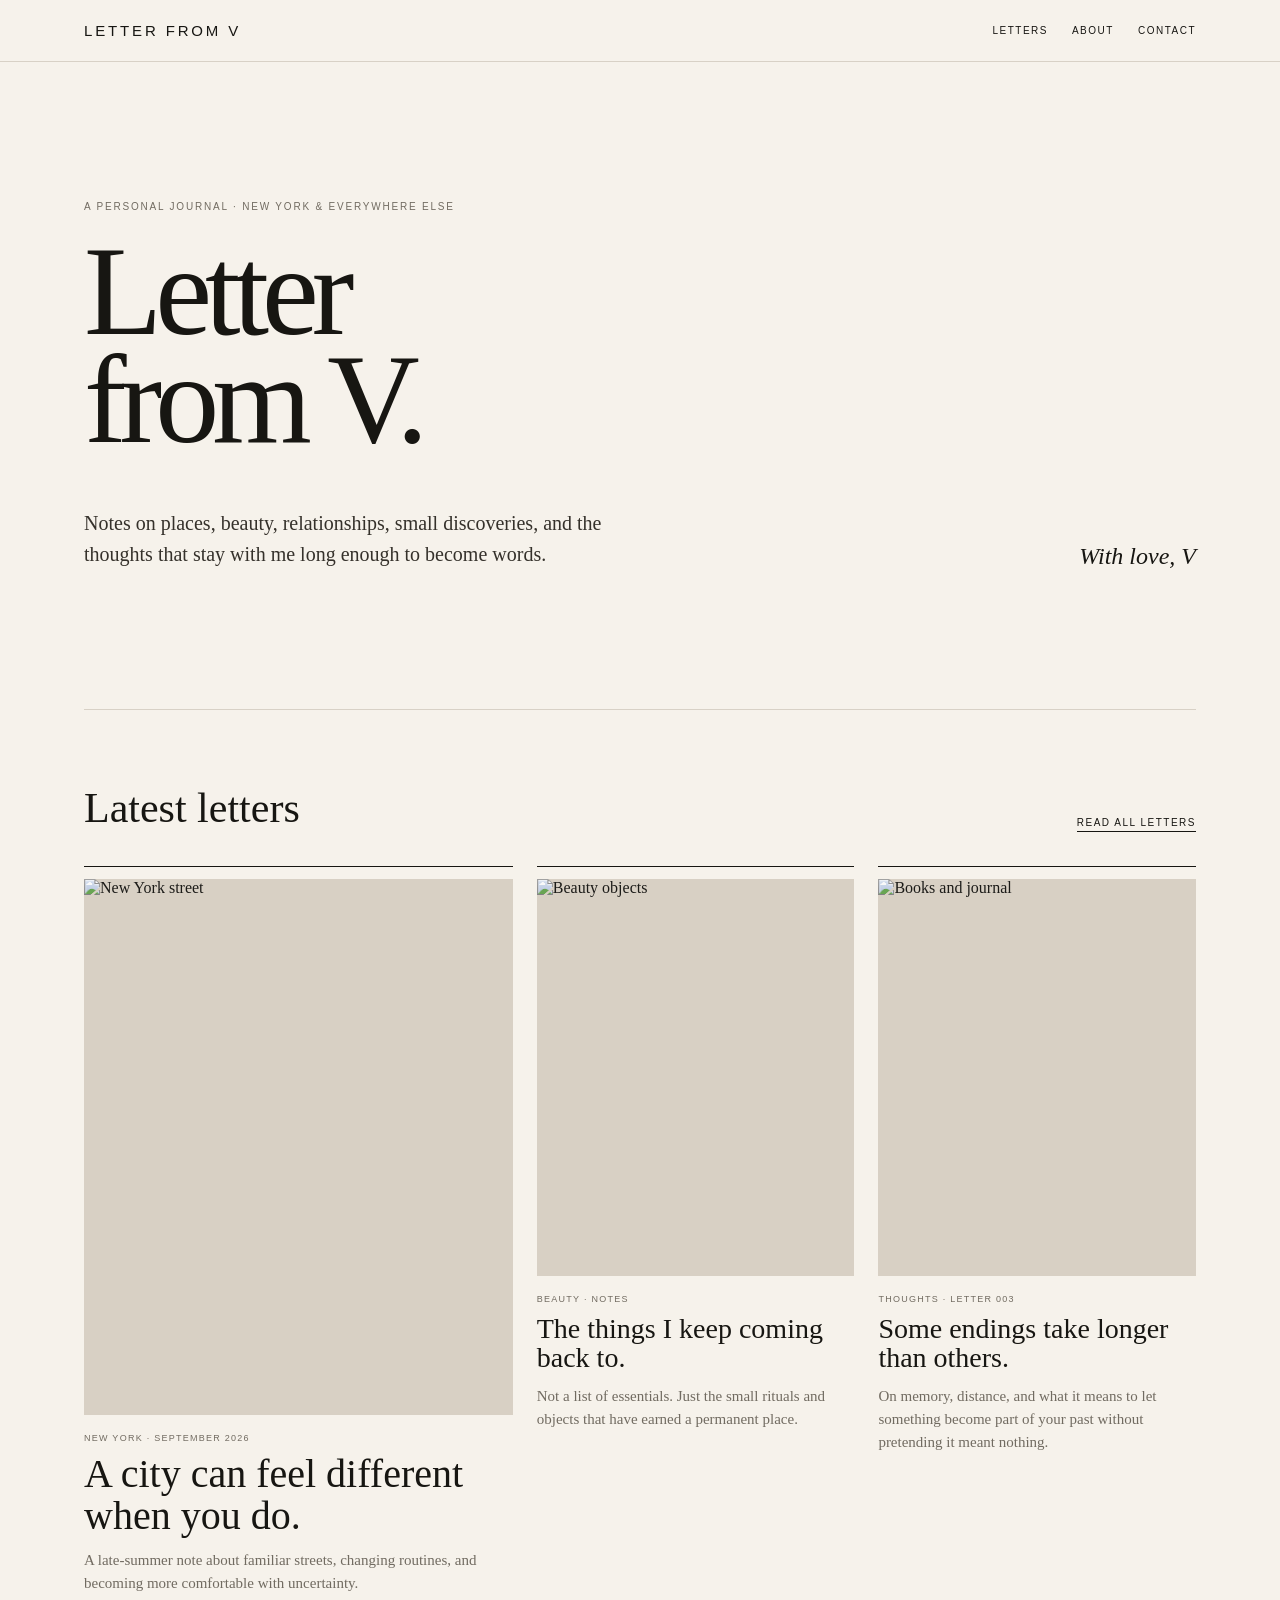
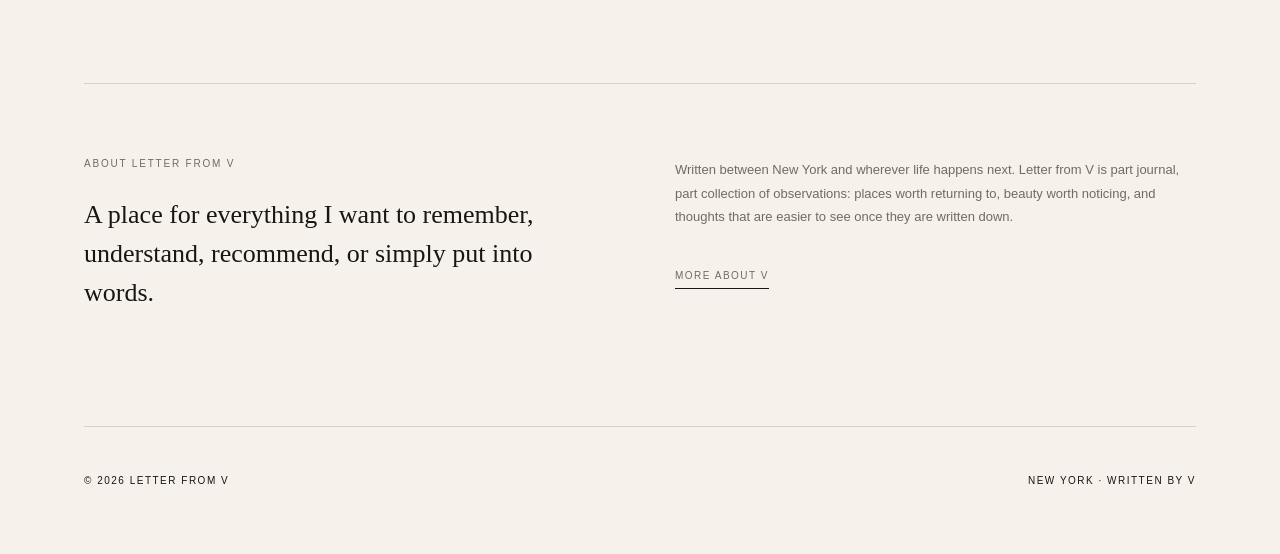
==== index.html @ 70c4c7c1 "Add files via upload" ====
<!doctype html>
<html lang="en">
<head>
<meta charset="utf-8"><meta name="viewport" content="width=device-width,initial-scale=1">
<title>Letter from V</title>
<meta name="description" content="A personal journal about places, beauty, thoughts, and the things worth remembering.">
<link rel="stylesheet" href="style.css">
</head>
<body>

<header>
  <div class="header-inner">
    <a class="brand" href="index.html">Letter from V</a>
    <nav>
      <a href="letters.html">Letters</a>
      <a href="about.html">About</a>
      <a href="mailto:hello@letterfromv.com">Contact</a>
    </nav>
  </div>
</header>

<main class="shell">
<section class="hero">
  <div class="kicker">A personal journal · New York & everywhere else</div>
  <h1>Letter<br>from V.</h1>
  <div class="hero-meta">
    <div class="hero-copy">Notes on places, beauty, relationships, small discoveries, and the thoughts that stay with me long enough to become words.</div>
    <div class="signature">With love, V</div>
  </div>
</section>

<section class="section">
  <div class="section-head">
    <h2>Latest letters</h2>
    <a class="mini more" href="letters.html">Read all letters</a>
  </div>
  <div class="grid">
    <article class="card featured">
      <a href="letter-new-york.html">
        <div class="photo"><img src="https://images.unsplash.com/photo-1522083165195-3424ed129620?auto=format&fit=crop&w=1400&q=82" alt="New York street"></div>
        <div class="category">New York · September 2026</div>
        <h3>A city can feel different when you do.</h3>
        <div class="dek">A late-summer note about familiar streets, changing routines, and becoming more comfortable with uncertainty.</div>
      </a>
    </article>
    <article class="card">
      <div class="photo"><img src="https://images.unsplash.com/photo-1522335789203-aabd1fc54bc9?auto=format&fit=crop&w=1200&q=82" alt="Beauty objects"></div>
      <div class="category">Beauty · Notes</div>
      <h3>The things I keep coming back to.</h3>
      <div class="dek">Not a list of essentials. Just the small rituals and objects that have earned a permanent place.</div>
    </article>
    <article class="card">
      <div class="photo"><img src="https://images.unsplash.com/photo-1516979187457-637abb4f9353?auto=format&fit=crop&w=1200&q=82" alt="Books and journal"></div>
      <div class="category">Thoughts · Letter 003</div>
      <h3>Some endings take longer than others.</h3>
      <div class="dek">On memory, distance, and what it means to let something become part of your past without pretending it meant nothing.</div>
    </article>
  </div>
</section>

<section class="section about-grid">
  <div>
    <div class="kicker">About Letter from V</div>
    <p>A place for everything I want to remember, understand, recommend, or simply put into words.</p>
  </div>
  <div class="copy">
    Written between New York and wherever life happens next. Letter from V is part journal, part collection of observations: places worth returning to, beauty worth noticing, and thoughts that are easier to see once they are written down.
    <br><br><a class="more mini" href="about.html">More about V</a>
  </div>
</section>
</main>

<footer>
  <div class="mini">© 2026 Letter from V</div>
  <div class="mini">New York · Written by V</div>
</footer>

</body></html>
---- style.css ----
:root{
  --bg:#f6f2eb;
  --paper:#fbfaf7;
  --ink:#171612;
  --muted:#716b61;
  --line:#d8d1c6;
  --accent:#a69580;
}
*{box-sizing:border-box}
html{scroll-behavior:smooth}
body{
  margin:0;
  background:var(--bg);
  color:var(--ink);
  font-family:Georgia,"Times New Roman",serif;
}
a{color:inherit;text-decoration:none}
img{max-width:100%;display:block}
.shell{max-width:1240px;margin:auto;padding:0 5vw}
header{
  position:sticky;top:0;z-index:20;
  background:rgba(246,242,235,.94);
  backdrop-filter:blur(12px);
  border-bottom:1px solid var(--line);
}
.header-inner{
  max-width:1240px;margin:auto;padding:22px 5vw;
  display:flex;justify-content:space-between;align-items:center;gap:24px
}
.brand{
  font-family:Arial,sans-serif;
  font-size:15px;letter-spacing:.19em;text-transform:uppercase
}
nav{display:flex;gap:24px;align-items:center;flex-wrap:wrap;justify-content:flex-end}
nav a,.mini{
  font-family:Arial,sans-serif;font-size:10px;letter-spacing:.15em;text-transform:uppercase
}
.hero{
  min-height:72vh;display:grid;align-content:center;
  padding:75px 0;border-bottom:1px solid var(--line)
}
.kicker{
  font-family:Arial,sans-serif;font-size:10px;letter-spacing:.18em;
  text-transform:uppercase;color:var(--muted);margin-bottom:26px
}
h1{
  font-weight:400;font-size:clamp(66px,10vw,145px);
  line-height:.84;letter-spacing:-.055em;margin:0;max-width:1100px
}
.hero-meta{
  display:flex;justify-content:space-between;gap:36px;align-items:flex-end;margin-top:54px
}
.hero-copy{max-width:560px;font-size:20px;line-height:1.55;color:#35312b}
.signature{font-size:24px;font-style:italic;white-space:nowrap}
.section{padding:74px 0 88px;border-bottom:1px solid var(--line)}
.section-head{display:flex;justify-content:space-between;align-items:flex-end;gap:20px;margin-bottom:34px}
h2{font-size:42px;font-weight:400;margin:0}
.grid{display:grid;grid-template-columns:1.35fr 1fr 1fr;gap:24px}
.card{border-top:1px solid var(--ink);padding-top:12px}
.photo{
  aspect-ratio:4/5;overflow:hidden;margin-bottom:18px;
  background:#d8d0c4;position:relative
}
.photo img{width:100%;height:100%;object-fit:cover;filter:saturate(.74) contrast(.95)}
.category{font-family:Arial,sans-serif;font-size:9px;letter-spacing:.14em;text-transform:uppercase;color:var(--muted)}
.card h3{font-size:28px;font-weight:400;line-height:1.05;margin:10px 0 12px}
.card.featured h3{font-size:40px}
.dek{font-size:15px;line-height:1.55;color:var(--muted)}
.more{display:inline-block;margin-top:15px;border-bottom:1px solid var(--ink);padding-bottom:3px}
.about-grid{display:grid;grid-template-columns:1fr 1fr;gap:70px}
.about-grid p:first-of-type{font-size:26px;line-height:1.5;margin-top:0}
.copy{font-family:Arial,sans-serif;font-size:13px;line-height:1.8;color:var(--muted)}
.page-title{padding:70px 0 36px;border-bottom:1px solid var(--line)}
.page-title h1{font-size:clamp(56px,8vw,110px)}
.letters-list{padding:20px 0 90px}
.letter-row{
  display:grid;grid-template-columns:140px 1fr 220px;gap:30px;
  padding:28px 0;border-bottom:1px solid var(--line);align-items:start
}
.letter-row h3{font-size:34px;font-weight:400;margin:0}
.letter-row p{margin:0;color:var(--muted);line-height:1.6}
.article{
  max-width:760px;margin:0 auto;padding:76px 0 100px
}
.article .meta{font-family:Arial,sans-serif;font-size:10px;letter-spacing:.13em;text-transform:uppercase;color:var(--muted)}
.article h1{font-size:clamp(50px,8vw,90px);line-height:.95;margin:18px 0 28px}
.article .lead{font-size:23px;line-height:1.5;color:#38332d}
.article p{font-size:19px;line-height:1.8}
.article hr{border:0;border-top:1px solid var(--line);margin:46px 0}
.article-sign{font-size:26px;font-style:italic}
footer{
  max-width:1240px;margin:auto;padding:48px 5vw 68px;
  display:flex;justify-content:space-between;gap:20px;flex-wrap:wrap
}
@media(max-width:850px){
  .grid{grid-template-columns:1fr}
  .hero-meta,.about-grid{display:block}
  .signature{margin-top:25px}
  .letter-row{grid-template-columns:1fr}
  .letter-row h3{font-size:30px}
  nav{gap:12px}
  .card.featured h3,.card h3{font-size:31px}
}
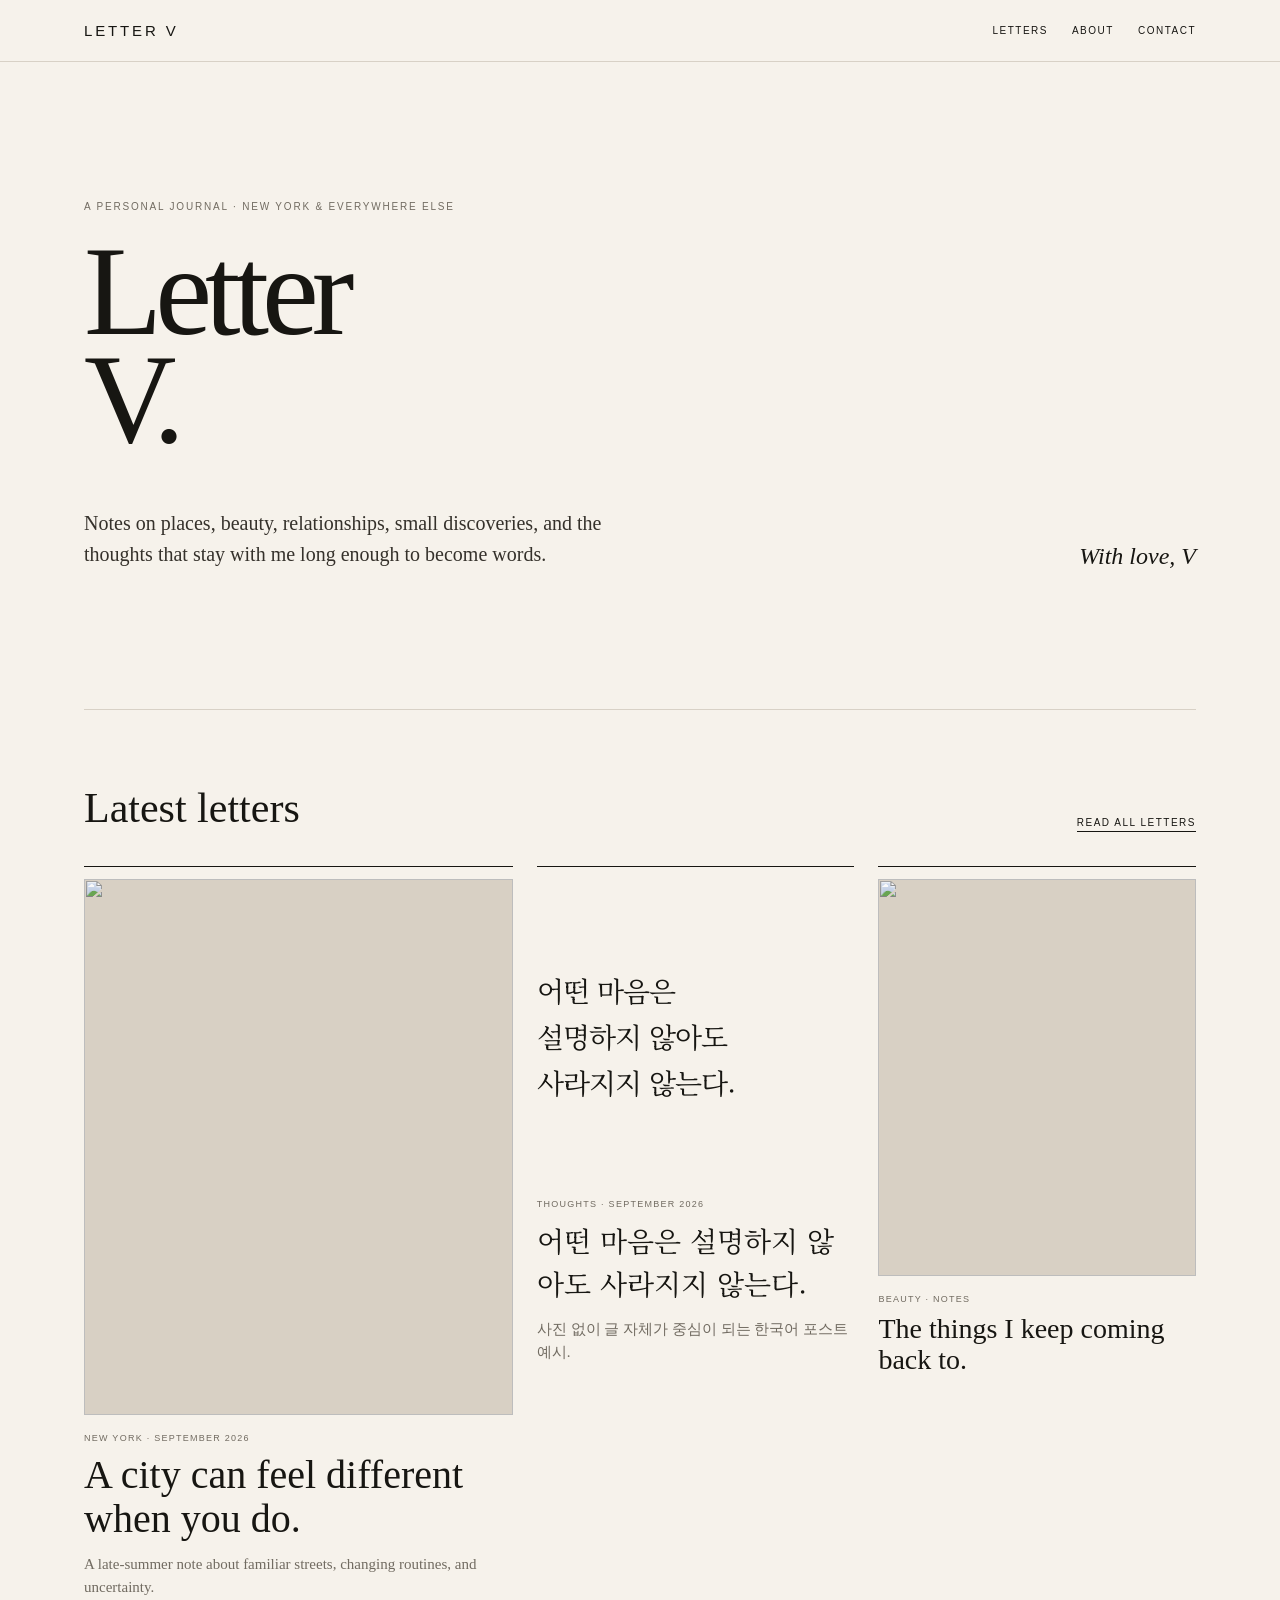
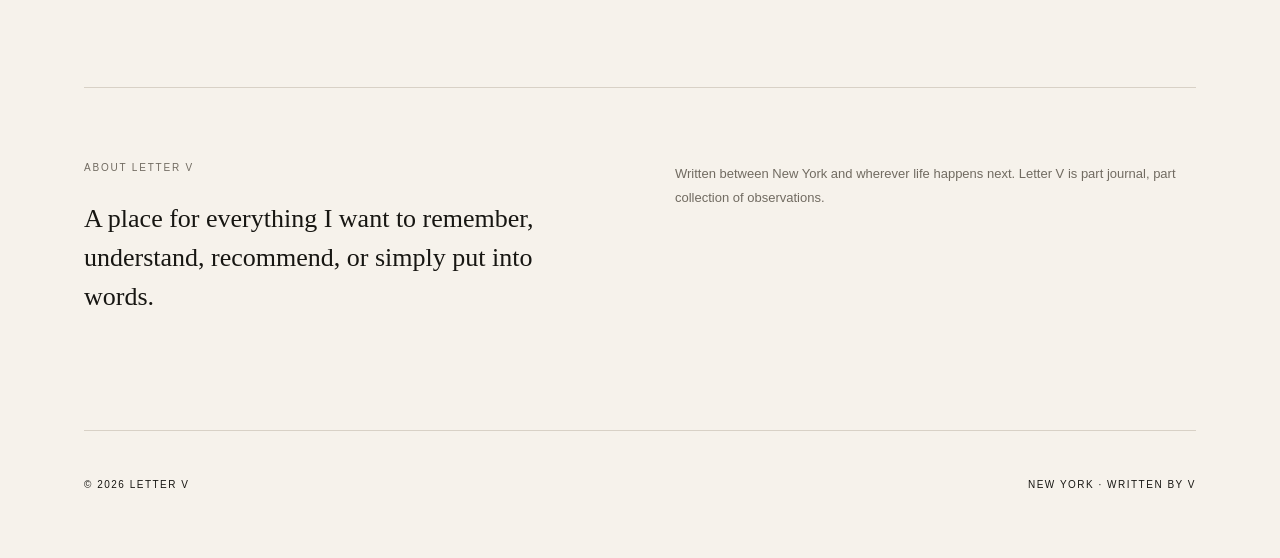
==== commit d39dfaa4: "Add files via upload" ====
--- a/index.html
+++ b/index.html
@@ -1,78 +1,9 @@
-<!doctype html>
-<html lang="en">
-<head>
-<meta charset="utf-8"><meta name="viewport" content="width=device-width,initial-scale=1">
-<title>Letter from V</title>
-<meta name="description" content="A personal journal about places, beauty, thoughts, and the things worth remembering.">
-<link rel="stylesheet" href="style.css">
-</head>
-<body>
-
-<header>
-  <div class="header-inner">
-    <a class="brand" href="index.html">Letter from V</a>
-    <nav>
-      <a href="letters.html">Letters</a>
-      <a href="about.html">About</a>
-      <a href="mailto:hello@letterfromv.com">Contact</a>
-    </nav>
-  </div>
-</header>
-
-<main class="shell">
-<section class="hero">
-  <div class="kicker">A personal journal · New York & everywhere else</div>
-  <h1>Letter<br>from V.</h1>
-  <div class="hero-meta">
-    <div class="hero-copy">Notes on places, beauty, relationships, small discoveries, and the thoughts that stay with me long enough to become words.</div>
-    <div class="signature">With love, V</div>
-  </div>
-</section>
-
-<section class="section">
-  <div class="section-head">
-    <h2>Latest letters</h2>
-    <a class="mini more" href="letters.html">Read all letters</a>
-  </div>
-  <div class="grid">
-    <article class="card featured">
-      <a href="letter-new-york.html">
-        <div class="photo"><img src="https://images.unsplash.com/photo-1522083165195-3424ed129620?auto=format&fit=crop&w=1400&q=82" alt="New York street"></div>
-        <div class="category">New York · September 2026</div>
-        <h3>A city can feel different when you do.</h3>
-        <div class="dek">A late-summer note about familiar streets, changing routines, and becoming more comfortable with uncertainty.</div>
-      </a>
-    </article>
-    <article class="card">
-      <div class="photo"><img src="https://images.unsplash.com/photo-1522335789203-aabd1fc54bc9?auto=format&fit=crop&w=1200&q=82" alt="Beauty objects"></div>
-      <div class="category">Beauty · Notes</div>
-      <h3>The things I keep coming back to.</h3>
-      <div class="dek">Not a list of essentials. Just the small rituals and objects that have earned a permanent place.</div>
-    </article>
-    <article class="card">
-      <div class="photo"><img src="https://images.unsplash.com/photo-1516979187457-637abb4f9353?auto=format&fit=crop&w=1200&q=82" alt="Books and journal"></div>
-      <div class="category">Thoughts · Letter 003</div>
-      <h3>Some endings take longer than others.</h3>
-      <div class="dek">On memory, distance, and what it means to let something become part of your past without pretending it meant nothing.</div>
-    </article>
-  </div>
-</section>
-
-<section class="section about-grid">
-  <div>
-    <div class="kicker">About Letter from V</div>
-    <p>A place for everything I want to remember, understand, recommend, or simply put into words.</p>
-  </div>
-  <div class="copy">
-    Written between New York and wherever life happens next. Letter from V is part journal, part collection of observations: places worth returning to, beauty worth noticing, and thoughts that are easier to see once they are written down.
-    <br><br><a class="more mini" href="about.html">More about V</a>
-  </div>
-</section>
-</main>
-
-<footer>
-  <div class="mini">© 2026 Letter from V</div>
-  <div class="mini">New York · Written by V</div>
-</footer>
-
-</body></html>+<!doctype html><html lang="en"><head><meta charset="utf-8"><meta name="viewport" content="width=device-width,initial-scale=1"><title>Letter V</title><link rel="stylesheet" href="style.css"></head><body><header><div class="header-inner"><a class="brand" href="index.html">Letter V</a><nav><a href="letters.html">Letters</a><a href="about.html">About</a><a href="mailto:hello@letterfromv.com">Contact</a></nav></div></header><main class="shell">
+<section class="hero"><div class="kicker">A personal journal · New York & everywhere else</div><h1>Letter<br>V.</h1><div class="hero-meta"><div class="hero-copy">Notes on places, beauty, relationships, small discoveries, and the thoughts that stay with me long enough to become words.</div><div class="signature">With love, V</div></div></section>
+<section class="section"><div class="section-head"><h2>Latest letters</h2><a class="mini more" href="letters.html">Read all letters</a></div><div class="grid">
+<article class="card featured"><a href="letter-new-york.html"><div class="photo"><img src="https://images.unsplash.com/photo-1522083165195-3424ed129620?auto=format&fit=crop&w=1400&q=82"></div><div class="category">New York · September 2026</div><h3>A city can feel different when you do.</h3><div class="dek">A late-summer note about familiar streets, changing routines, and uncertainty.</div></a></article>
+<article class="card"><a href="letter-korean-no-photo.html"><div class="text-space"><blockquote lang="ko">어떤 마음은<br>설명하지 않아도<br>사라지지 않는다.</blockquote></div><div class="category">Thoughts · September 2026</div><h3 class="ko-title" lang="ko">어떤 마음은 설명하지 않아도 사라지지 않는다.</h3><div class="dek" lang="ko">사진 없이 글 자체가 중심이 되는 한국어 포스트 예시.</div></a></article>
+<article class="card"><div class="photo"><img src="https://images.unsplash.com/photo-1522335789203-aabd1fc54bc9?auto=format&fit=crop&w=1200&q=82"></div><div class="category">Beauty · Notes</div><h3>The things I keep coming back to.</h3></article>
+</div></section>
+<section class="section about-grid"><div><div class="kicker">About Letter V</div><p>A place for everything I want to remember, understand, recommend, or simply put into words.</p></div><div class="copy">Written between New York and wherever life happens next. Letter V is part journal, part collection of observations.</div></section>
+</main><footer><div class="mini">© 2026 Letter V</div><div class="mini">New York · Written by V</div></footer></body></html>
--- a/style.css
+++ b/style.css
@@ -1,104 +1,38 @@
 
-:root{
-  --bg:#f6f2eb;
-  --paper:#fbfaf7;
-  --ink:#171612;
-  --muted:#716b61;
-  --line:#d8d1c6;
-  --accent:#a69580;
-}
-*{box-sizing:border-box}
-html{scroll-behavior:smooth}
-body{
-  margin:0;
-  background:var(--bg);
-  color:var(--ink);
-  font-family:Georgia,"Times New Roman",serif;
-}
-a{color:inherit;text-decoration:none}
-img{max-width:100%;display:block}
-.shell{max-width:1240px;margin:auto;padding:0 5vw}
-header{
-  position:sticky;top:0;z-index:20;
-  background:rgba(246,242,235,.94);
-  backdrop-filter:blur(12px);
-  border-bottom:1px solid var(--line);
-}
-.header-inner{
-  max-width:1240px;margin:auto;padding:22px 5vw;
-  display:flex;justify-content:space-between;align-items:center;gap:24px
-}
-.brand{
-  font-family:Arial,sans-serif;
-  font-size:15px;letter-spacing:.19em;text-transform:uppercase
-}
-nav{display:flex;gap:24px;align-items:center;flex-wrap:wrap;justify-content:flex-end}
-nav a,.mini{
-  font-family:Arial,sans-serif;font-size:10px;letter-spacing:.15em;text-transform:uppercase
-}
-.hero{
-  min-height:72vh;display:grid;align-content:center;
-  padding:75px 0;border-bottom:1px solid var(--line)
-}
-.kicker{
-  font-family:Arial,sans-serif;font-size:10px;letter-spacing:.18em;
-  text-transform:uppercase;color:var(--muted);margin-bottom:26px
-}
-h1{
-  font-weight:400;font-size:clamp(66px,10vw,145px);
-  line-height:.84;letter-spacing:-.055em;margin:0;max-width:1100px
-}
-.hero-meta{
-  display:flex;justify-content:space-between;gap:36px;align-items:flex-end;margin-top:54px
-}
-.hero-copy{max-width:560px;font-size:20px;line-height:1.55;color:#35312b}
-.signature{font-size:24px;font-style:italic;white-space:nowrap}
-.section{padding:74px 0 88px;border-bottom:1px solid var(--line)}
-.section-head{display:flex;justify-content:space-between;align-items:flex-end;gap:20px;margin-bottom:34px}
-h2{font-size:42px;font-weight:400;margin:0}
-.grid{display:grid;grid-template-columns:1.35fr 1fr 1fr;gap:24px}
-.card{border-top:1px solid var(--ink);padding-top:12px}
-.photo{
-  aspect-ratio:4/5;overflow:hidden;margin-bottom:18px;
-  background:#d8d0c4;position:relative
-}
-.photo img{width:100%;height:100%;object-fit:cover;filter:saturate(.74) contrast(.95)}
-.category{font-family:Arial,sans-serif;font-size:9px;letter-spacing:.14em;text-transform:uppercase;color:var(--muted)}
-.card h3{font-size:28px;font-weight:400;line-height:1.05;margin:10px 0 12px}
-.card.featured h3{font-size:40px}
-.dek{font-size:15px;line-height:1.55;color:var(--muted)}
-.more{display:inline-block;margin-top:15px;border-bottom:1px solid var(--ink);padding-bottom:3px}
-.about-grid{display:grid;grid-template-columns:1fr 1fr;gap:70px}
-.about-grid p:first-of-type{font-size:26px;line-height:1.5;margin-top:0}
-.copy{font-family:Arial,sans-serif;font-size:13px;line-height:1.8;color:var(--muted)}
-.page-title{padding:70px 0 36px;border-bottom:1px solid var(--line)}
-.page-title h1{font-size:clamp(56px,8vw,110px)}
-.letters-list{padding:20px 0 90px}
-.letter-row{
-  display:grid;grid-template-columns:140px 1fr 220px;gap:30px;
-  padding:28px 0;border-bottom:1px solid var(--line);align-items:start
-}
-.letter-row h3{font-size:34px;font-weight:400;margin:0}
-.letter-row p{margin:0;color:var(--muted);line-height:1.6}
-.article{
-  max-width:760px;margin:0 auto;padding:76px 0 100px
-}
-.article .meta{font-family:Arial,sans-serif;font-size:10px;letter-spacing:.13em;text-transform:uppercase;color:var(--muted)}
-.article h1{font-size:clamp(50px,8vw,90px);line-height:.95;margin:18px 0 28px}
-.article .lead{font-size:23px;line-height:1.5;color:#38332d}
-.article p{font-size:19px;line-height:1.8}
-.article hr{border:0;border-top:1px solid var(--line);margin:46px 0}
-.article-sign{font-size:26px;font-style:italic}
-footer{
-  max-width:1240px;margin:auto;padding:48px 5vw 68px;
-  display:flex;justify-content:space-between;gap:20px;flex-wrap:wrap
-}
-@media(max-width:850px){
-  .grid{grid-template-columns:1fr}
-  .hero-meta,.about-grid{display:block}
-  .signature{margin-top:25px}
-  .letter-row{grid-template-columns:1fr}
-  .letter-row h3{font-size:30px}
-  nav{gap:12px}
-  .card.featured h3,.card h3{font-size:31px}
-}
+@import url('https://fonts.googleapis.com/css2?family=Noto+Serif+KR:wght@400;500;600&display=swap');
+:root{--bg:#f6f2eb;--ink:#171612;--muted:#716b61;--line:#d8d1c6}
+*{box-sizing:border-box} body{margin:0;background:var(--bg);color:var(--ink);font-family:Georgia,"Times New Roman",serif}
+a{color:inherit;text-decoration:none}.shell{max-width:1240px;margin:auto;padding:0 5vw}
+header{position:sticky;top:0;z-index:20;background:rgba(246,242,235,.94);backdrop-filter:blur(12px);border-bottom:1px solid var(--line)}
+.header-inner{max-width:1240px;margin:auto;padding:22px 5vw;display:flex;justify-content:space-between;align-items:center;gap:24px}
+.brand,nav a,.mini,.category,.meta,.letter-date,.kicker{font-family:Arial,sans-serif;text-transform:uppercase}
+.brand{font-size:15px;letter-spacing:.19em}nav{display:flex;gap:24px}nav a,.mini{font-size:10px;letter-spacing:.15em}
+.hero{min-height:72vh;display:grid;align-content:center;padding:75px 0;border-bottom:1px solid var(--line)}
+.kicker{font-size:10px;letter-spacing:.18em;color:var(--muted);margin-bottom:26px}
+.hero h1{font-weight:400;font-size:clamp(66px,10vw,145px);line-height:.84;letter-spacing:-.055em;margin:0}
+.hero-meta{display:flex;justify-content:space-between;gap:36px;align-items:flex-end;margin-top:54px}
+.hero-copy{max-width:560px;font-size:20px;line-height:1.55;color:#35312b}.signature{font-size:24px;font-style:italic}
+.section{padding:74px 0 88px;border-bottom:1px solid var(--line)}.section-head{display:flex;justify-content:space-between;align-items:end;margin-bottom:34px}
+h2{font-size:42px;font-weight:400;margin:0}.grid{display:grid;grid-template-columns:1.35fr 1fr 1fr;gap:24px}
+.card{border-top:1px solid var(--ink);padding-top:12px}.photo{aspect-ratio:4/5;overflow:hidden;margin-bottom:18px;background:#d8d0c4}
+.photo img{width:100%;height:100%;object-fit:cover;filter:saturate(.74) contrast(.95)}.category{font-size:9px;letter-spacing:.14em;color:var(--muted)}
+.card h3{font-size:28px;font-weight:400;line-height:1.1;margin:10px 0 12px}.card.featured h3{font-size:40px}
+.dek{font-size:15px;line-height:1.55;color:var(--muted)}.more{display:inline-block;border-bottom:1px solid var(--ink);padding-bottom:3px}
+.text-space{min-height:320px;display:flex;align-items:center;padding:28px 8px 34px 0}
+.text-space blockquote{margin:0;font-family:"Noto Serif KR",serif;font-size:28px;line-height:1.65;letter-spacing:-.035em}
+.ko-title{font-family:"Noto Serif KR",serif!important;line-height:1.55!important}
+.about-grid{display:grid;grid-template-columns:1fr 1fr;gap:70px}.about-grid p{font-size:26px;line-height:1.5}.copy{font-family:Arial,sans-serif;font-size:13px;line-height:1.8;color:var(--muted)}
+.page-title{padding:70px 0 36px;border-bottom:1px solid var(--line)}.page-title h1{font-size:clamp(56px,8vw,110px);font-weight:400;margin:0}
+.letters-list{padding:10px 0 90px}.letter-row{display:grid;grid-template-columns:150px 1fr;gap:28px;padding:20px 0;border-bottom:1px solid var(--line);align-items:baseline}
+.letter-date{font-size:9px;letter-spacing:.14em;color:var(--muted)}.letter-row h3{font-size:18px;line-height:1.5;font-weight:400;margin:0}
+.letter-row h3.ko{font-family:"Noto Serif KR",serif;letter-spacing:-.025em}
+.article{max-width:760px;margin:0 auto;padding:76px 0 100px}.meta{font-size:10px;letter-spacing:.13em;color:var(--muted)}
+/* Individual post title: intentionally ~half the old size */
+.article h1{font-size:clamp(32px,4vw,45px);line-height:1.15;font-weight:400;margin:18px 0 28px;letter-spacing:-.025em}
+.article .lead{font-size:21px;line-height:1.65;color:#38332d}.article p{font-size:19px;line-height:1.8}
+.ko-article{font-family:"Noto Serif KR",serif}.ko-article h1{font-family:"Noto Serif KR",serif;font-size:clamp(30px,3.6vw,42px);line-height:1.5;letter-spacing:-.04em}
+.ko-article .lead{font-size:20px;line-height:1.9}.ko-article p{font-size:18px;line-height:2;letter-spacing:-.02em}
+.article hr{border:0;border-top:1px solid var(--line);margin:46px 0}.article-sign{font-size:26px;font-style:italic}
+footer{max-width:1240px;margin:auto;padding:48px 5vw 68px;display:flex;justify-content:space-between;gap:20px}
+@media(max-width:850px){.grid,.about-grid{grid-template-columns:1fr}.hero-meta{display:block}.signature{margin-top:25px}.text-space{min-height:220px}}
+@media(max-width:560px){.letter-row{grid-template-columns:1fr;gap:7px;padding:18px 0}.article h1,.ko-article h1{font-size:30px}}
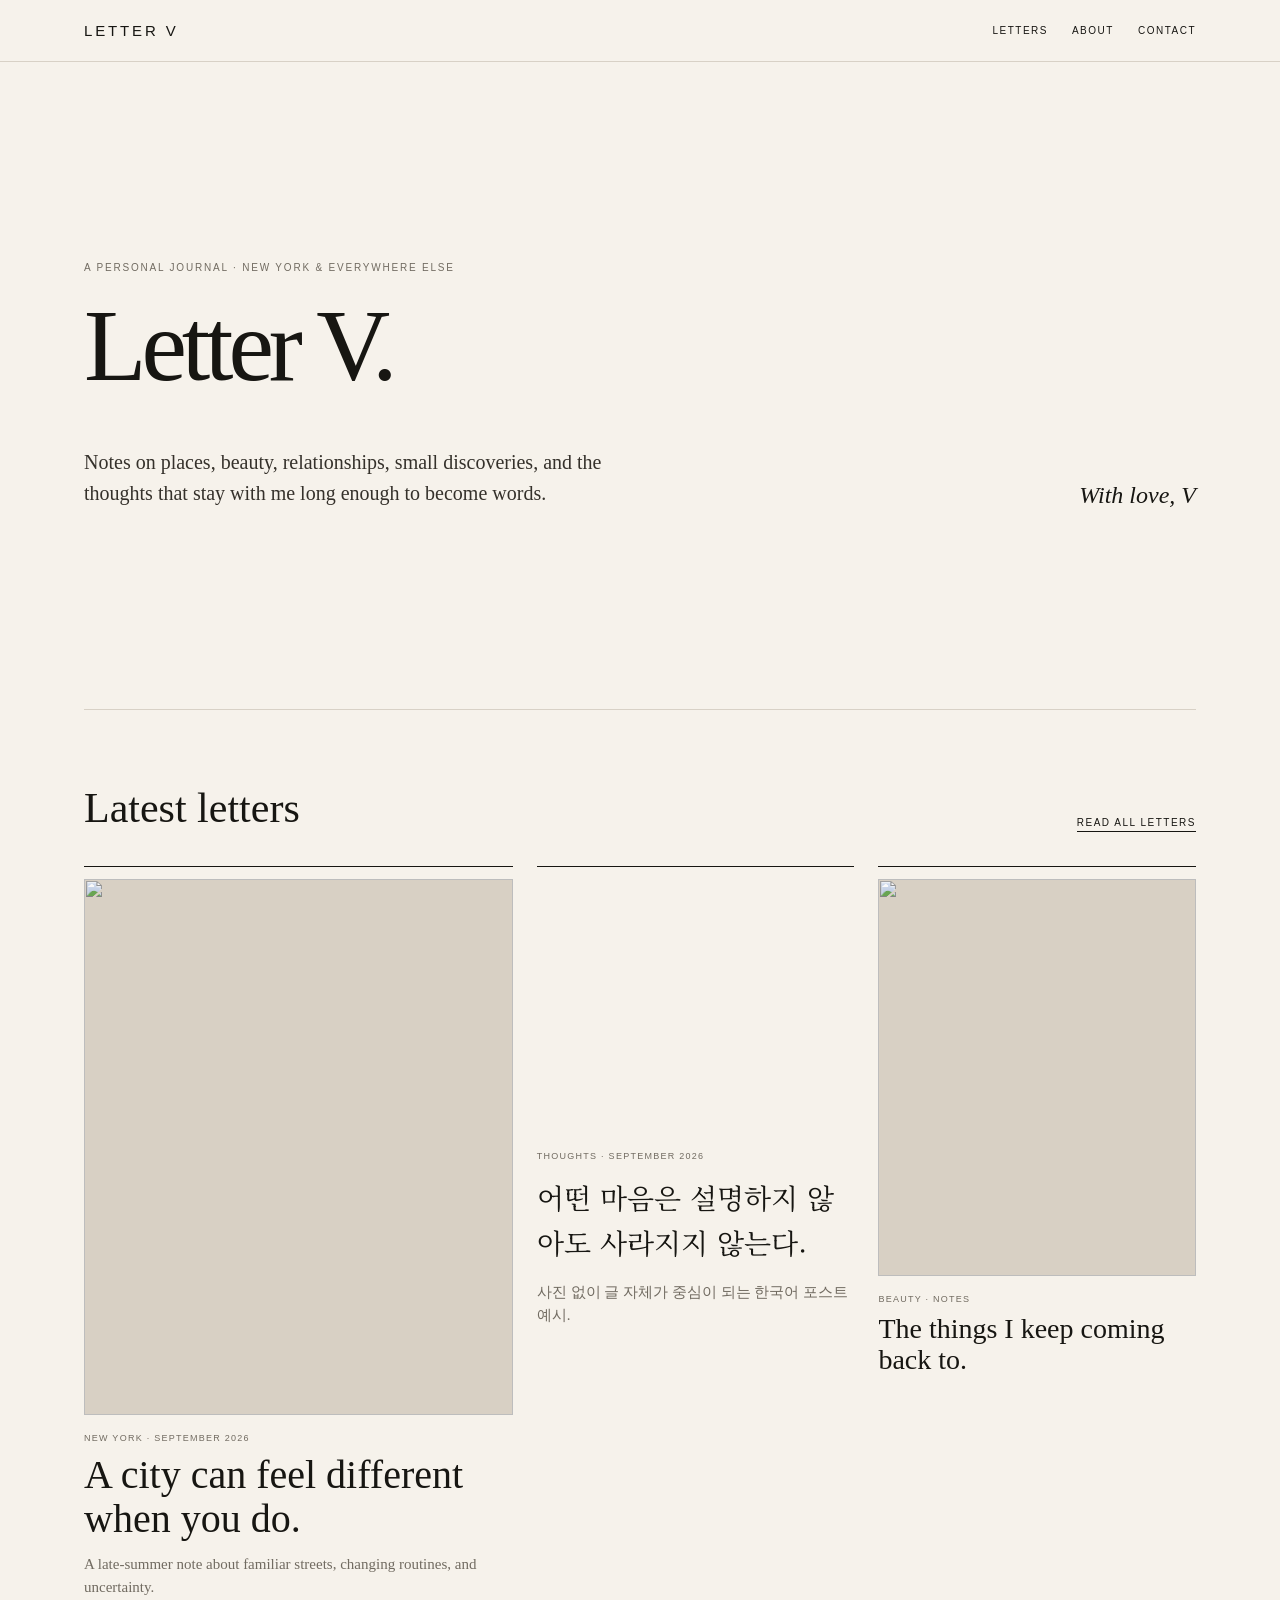
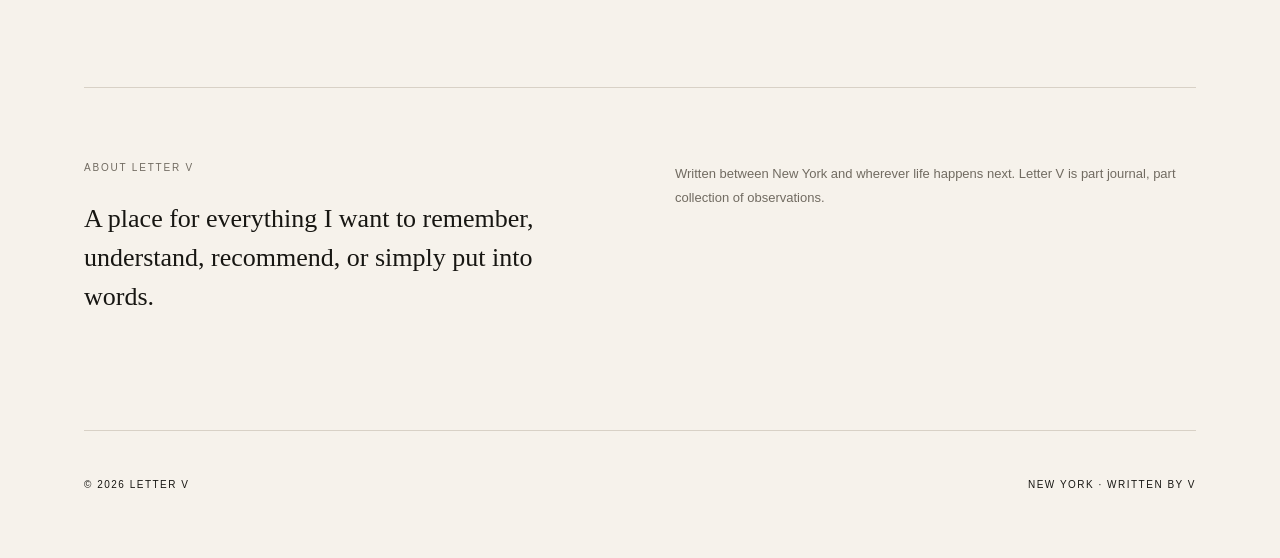
==== commit 10c1d37a: "Add files via upload" ====
--- a/index.html
+++ b/index.html
@@ -1,8 +1,8 @@
 <!doctype html><html lang="en"><head><meta charset="utf-8"><meta name="viewport" content="width=device-width,initial-scale=1"><title>Letter V</title><link rel="stylesheet" href="style.css"></head><body><header><div class="header-inner"><a class="brand" href="index.html">Letter V</a><nav><a href="letters.html">Letters</a><a href="about.html">About</a><a href="mailto:hello@letterfromv.com">Contact</a></nav></div></header><main class="shell">
-<section class="hero"><div class="kicker">A personal journal · New York & everywhere else</div><h1>Letter<br>V.</h1><div class="hero-meta"><div class="hero-copy">Notes on places, beauty, relationships, small discoveries, and the thoughts that stay with me long enough to become words.</div><div class="signature">With love, V</div></div></section>
+<section class="hero"><div class="kicker">A personal journal · New York & everywhere else</div><h1>Letter V.</h1><div class="hero-meta"><div class="hero-copy">Notes on places, beauty, relationships, small discoveries, and the thoughts that stay with me long enough to become words.</div><div class="signature">With love, V</div></div></section>
 <section class="section"><div class="section-head"><h2>Latest letters</h2><a class="mini more" href="letters.html">Read all letters</a></div><div class="grid">
 <article class="card featured"><a href="letter-new-york.html"><div class="photo"><img src="https://images.unsplash.com/photo-1522083165195-3424ed129620?auto=format&fit=crop&w=1400&q=82"></div><div class="category">New York · September 2026</div><h3>A city can feel different when you do.</h3><div class="dek">A late-summer note about familiar streets, changing routines, and uncertainty.</div></a></article>
-<article class="card"><a href="letter-korean-no-photo.html"><div class="text-space"><blockquote lang="ko">어떤 마음은<br>설명하지 않아도<br>사라지지 않는다.</blockquote></div><div class="category">Thoughts · September 2026</div><h3 class="ko-title" lang="ko">어떤 마음은 설명하지 않아도 사라지지 않는다.</h3><div class="dek" lang="ko">사진 없이 글 자체가 중심이 되는 한국어 포스트 예시.</div></a></article>
+<article class="card text-only-card"><a href="letter-korean-no-photo.html"><div class="category">Thoughts · September 2026</div><h3 class="ko-title" lang="ko">어떤 마음은 설명하지 않아도 사라지지 않는다.</h3><div class="dek" lang="ko">사진 없이 글 자체가 중심이 되는 한국어 포스트 예시.</div></a></article>
 <article class="card"><div class="photo"><img src="https://images.unsplash.com/photo-1522335789203-aabd1fc54bc9?auto=format&fit=crop&w=1200&q=82"></div><div class="category">Beauty · Notes</div><h3>The things I keep coming back to.</h3></article>
 </div></section>
 <section class="section about-grid"><div><div class="kicker">About Letter V</div><p>A place for everything I want to remember, understand, recommend, or simply put into words.</p></div><div class="copy">Written between New York and wherever life happens next. Letter V is part journal, part collection of observations.</div></section>
--- a/style.css
+++ b/style.css
@@ -36,3 +36,37 @@
 footer{max-width:1240px;margin:auto;padding:48px 5vw 68px;display:flex;justify-content:space-between;gap:20px}
 @media(max-width:850px){.grid,.about-grid{grid-template-columns:1fr}.hero-meta{display:block}.signature{margin-top:25px}.text-space{min-height:220px}}
 @media(max-width:560px){.letter-row{grid-template-columns:1fr;gap:7px;padding:18px 0}.article h1,.ko-article h1{font-size:30px}}
+
+
+/* Homepage adjustments */
+.hero h1{
+  font-size:clamp(52px,8vw,112px);
+  line-height:.92;
+  letter-spacing:-.05em;
+  white-space:nowrap;
+}
+.text-only-card{
+  min-height:100%;
+}
+.text-only-card a{
+  min-height:100%;
+  display:flex;
+  flex-direction:column;
+  justify-content:center;
+  padding:70px 0;
+}
+.text-only-card .ko-title{
+  margin-top:14px;
+  margin-bottom:16px;
+  font-size:28px;
+  line-height:1.6!important;
+}
+@media(max-width:560px){
+  .hero h1{
+    font-size:clamp(46px,15vw,72px);
+    white-space:nowrap;
+  }
+  .text-only-card a{
+    padding:46px 0;
+  }
+}
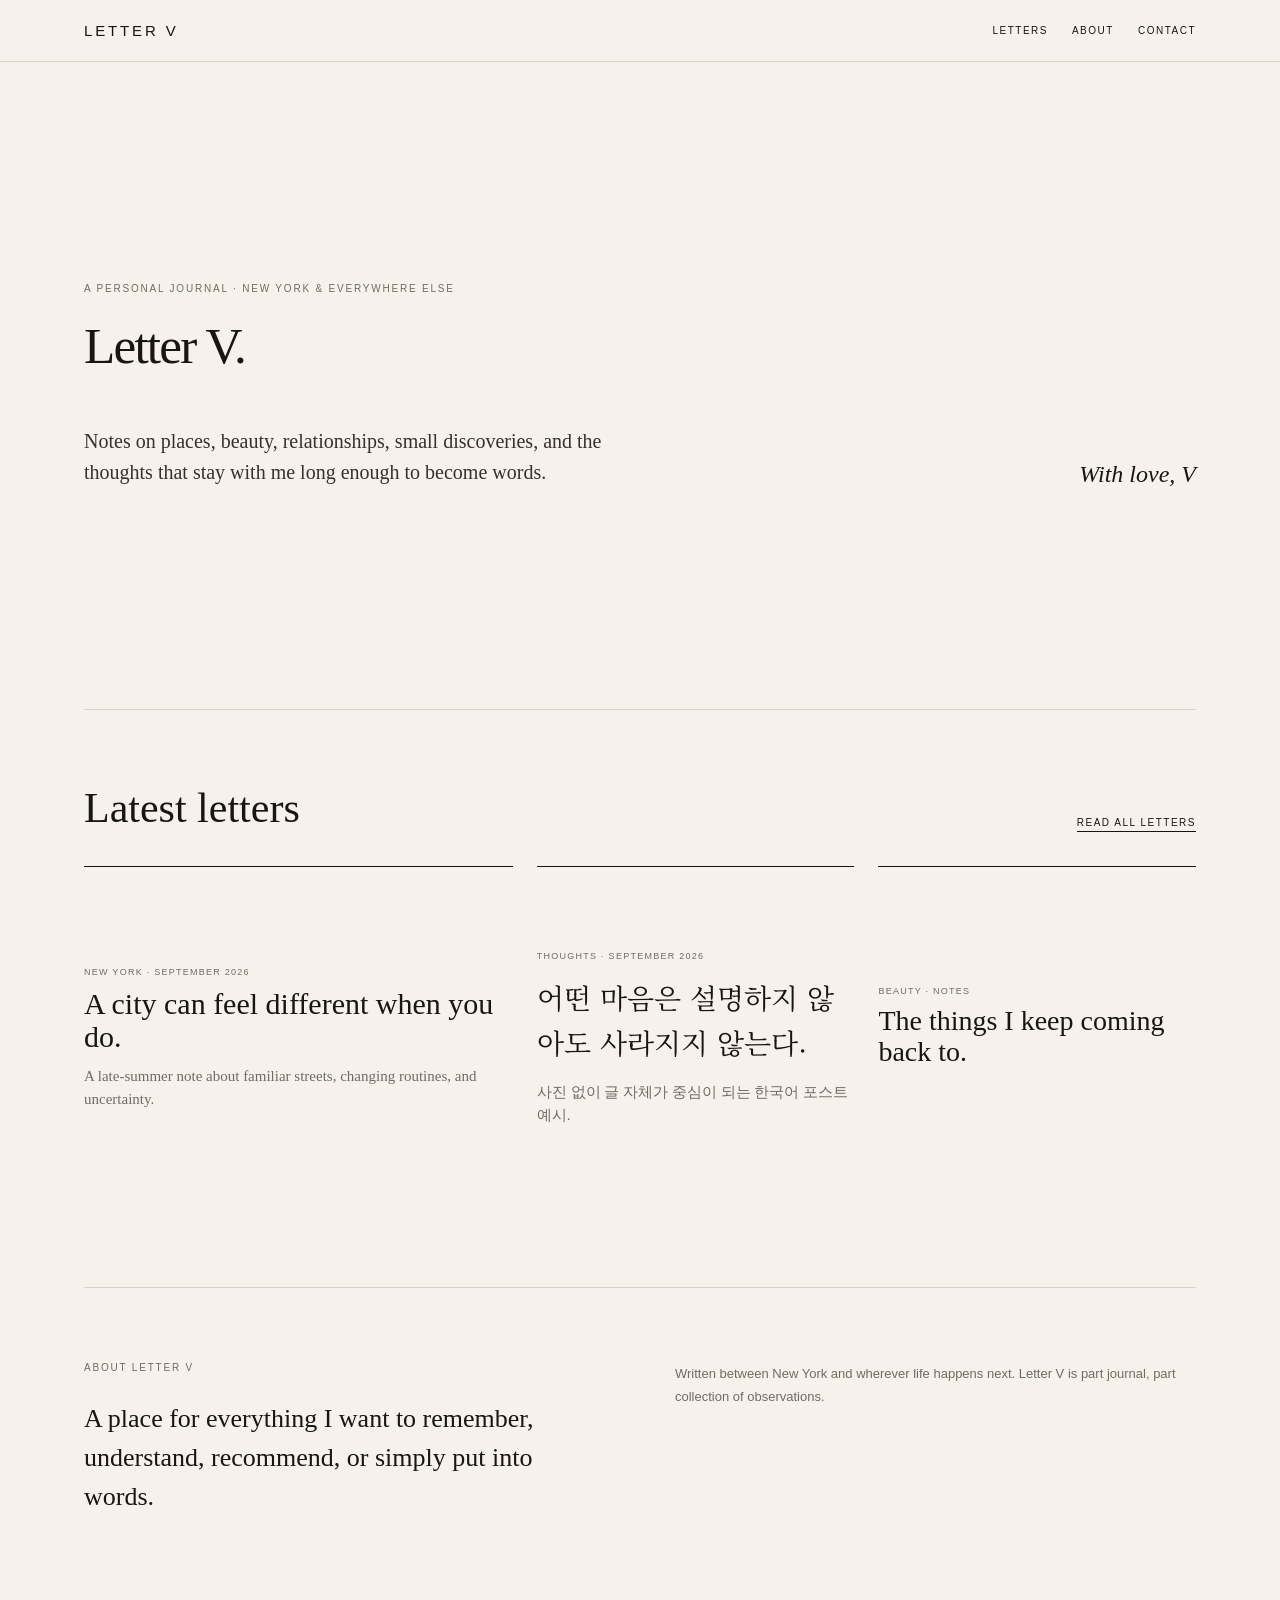
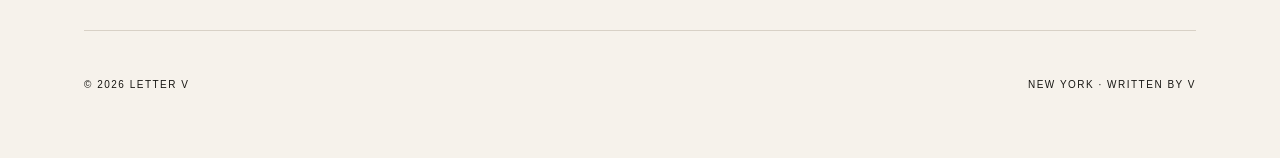
==== commit 1f42aeae: "Add files via upload" ====
--- a/index.html
+++ b/index.html
@@ -1,9 +1,9 @@
 <!doctype html><html lang="en"><head><meta charset="utf-8"><meta name="viewport" content="width=device-width,initial-scale=1"><title>Letter V</title><link rel="stylesheet" href="style.css"></head><body><header><div class="header-inner"><a class="brand" href="index.html">Letter V</a><nav><a href="letters.html">Letters</a><a href="about.html">About</a><a href="mailto:hello@letterfromv.com">Contact</a></nav></div></header><main class="shell">
 <section class="hero"><div class="kicker">A personal journal · New York & everywhere else</div><h1>Letter V.</h1><div class="hero-meta"><div class="hero-copy">Notes on places, beauty, relationships, small discoveries, and the thoughts that stay with me long enough to become words.</div><div class="signature">With love, V</div></div></section>
 <section class="section"><div class="section-head"><h2>Latest letters</h2><a class="mini more" href="letters.html">Read all letters</a></div><div class="grid">
-<article class="card featured"><a href="letter-new-york.html"><div class="photo"><img src="https://images.unsplash.com/photo-1522083165195-3424ed129620?auto=format&fit=crop&w=1400&q=82"></div><div class="category">New York · September 2026</div><h3>A city can feel different when you do.</h3><div class="dek">A late-summer note about familiar streets, changing routines, and uncertainty.</div></a></article>
+<article class="card latest-text-card featured"><a href="letter-new-york.html"><div class="category">New York · September 2026</div><h3>A city can feel different when you do.</h3><div class="dek">A late-summer note about familiar streets, changing routines, and uncertainty.</div></a></article>
 <article class="card text-only-card"><a href="letter-korean-no-photo.html"><div class="category">Thoughts · September 2026</div><h3 class="ko-title" lang="ko">어떤 마음은 설명하지 않아도 사라지지 않는다.</h3><div class="dek" lang="ko">사진 없이 글 자체가 중심이 되는 한국어 포스트 예시.</div></a></article>
-<article class="card"><div class="photo"><img src="https://images.unsplash.com/photo-1522335789203-aabd1fc54bc9?auto=format&fit=crop&w=1200&q=82"></div><div class="category">Beauty · Notes</div><h3>The things I keep coming back to.</h3></article>
+<article class="card latest-text-card"><div class="category">Beauty · Notes</div><h3>The things I keep coming back to.</h3></article>
 </div></section>
 <section class="section about-grid"><div><div class="kicker">About Letter V</div><p>A place for everything I want to remember, understand, recommend, or simply put into words.</p></div><div class="copy">Written between New York and wherever life happens next. Letter V is part journal, part collection of observations.</div></section>
 </main><footer><div class="mini">© 2026 Letter V</div><div class="mini">New York · Written by V</div></footer></body></html>
--- a/style.css
+++ b/style.css
@@ -70,3 +70,46 @@
     padding:46px 0;
   }
 }
+
+
+/* Homepage title: half-size */
+.hero h1{
+  font-size:clamp(28px,4vw,56px);
+  line-height:1;
+  letter-spacing:-.035em;
+  white-space:nowrap;
+}
+
+/* Latest letters: text-only cards, no images */
+.latest-text-card,
+.text-only-card{
+  min-height:320px;
+}
+.latest-text-card > a,
+.text-only-card > a{
+  min-height:320px;
+  display:flex;
+  flex-direction:column;
+  justify-content:center;
+  padding:46px 0;
+}
+.latest-text-card:not(:has(a)){
+  display:flex;
+  flex-direction:column;
+  justify-content:center;
+  padding:46px 0;
+}
+.latest-text-card.featured h3{
+  font-size:30px;
+}
+@media(max-width:560px){
+  .hero h1{
+    font-size:clamp(28px,11vw,44px);
+  }
+  .latest-text-card,
+  .text-only-card,
+  .latest-text-card > a,
+  .text-only-card > a{
+    min-height:220px;
+  }
+}
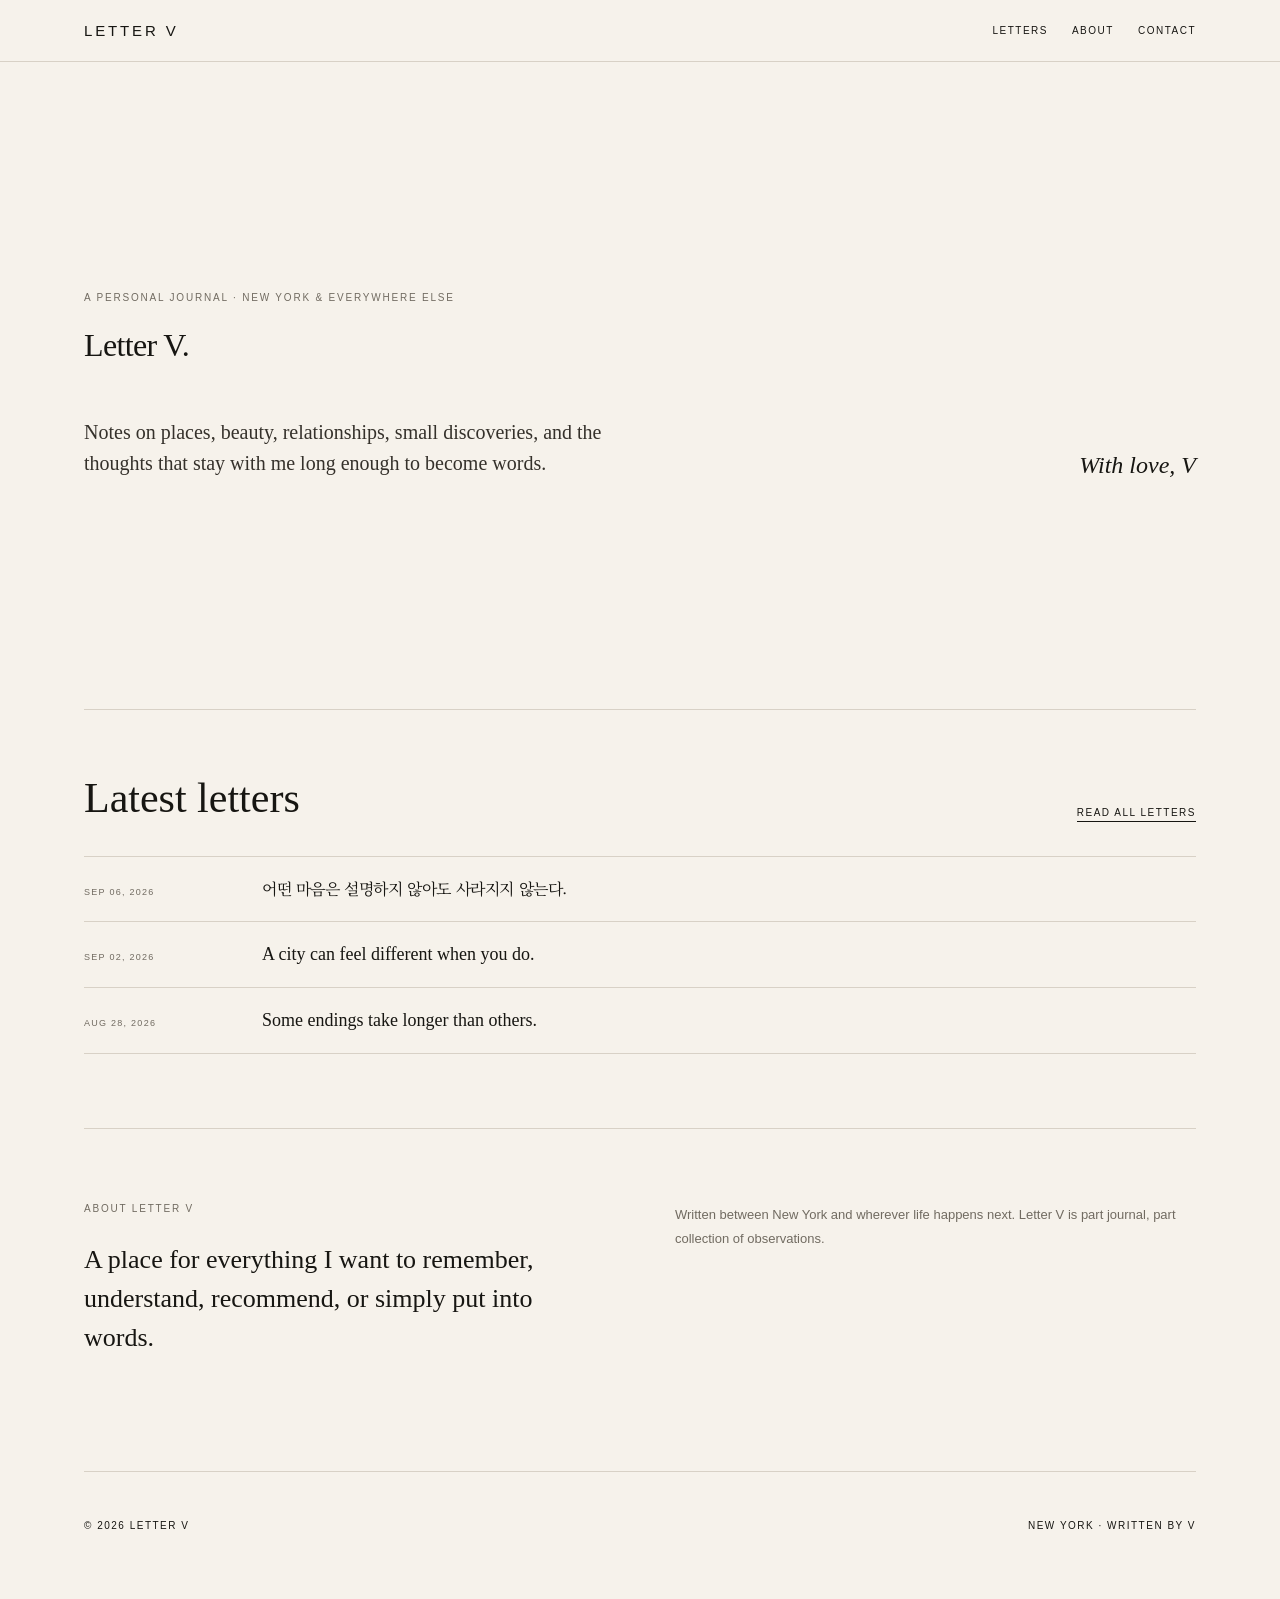
==== commit fcbfaaf3: "Add files via upload" ====
--- a/index.html
+++ b/index.html
@@ -1,9 +1,27 @@
 <!doctype html><html lang="en"><head><meta charset="utf-8"><meta name="viewport" content="width=device-width,initial-scale=1"><title>Letter V</title><link rel="stylesheet" href="style.css"></head><body><header><div class="header-inner"><a class="brand" href="index.html">Letter V</a><nav><a href="letters.html">Letters</a><a href="about.html">About</a><a href="mailto:hello@letterfromv.com">Contact</a></nav></div></header><main class="shell">
 <section class="hero"><div class="kicker">A personal journal · New York & everywhere else</div><h1>Letter V.</h1><div class="hero-meta"><div class="hero-copy">Notes on places, beauty, relationships, small discoveries, and the thoughts that stay with me long enough to become words.</div><div class="signature">With love, V</div></div></section>
-<section class="section"><div class="section-head"><h2>Latest letters</h2><a class="mini more" href="letters.html">Read all letters</a></div><div class="grid">
-<article class="card latest-text-card featured"><a href="letter-new-york.html"><div class="category">New York · September 2026</div><h3>A city can feel different when you do.</h3><div class="dek">A late-summer note about familiar streets, changing routines, and uncertainty.</div></a></article>
-<article class="card text-only-card"><a href="letter-korean-no-photo.html"><div class="category">Thoughts · September 2026</div><h3 class="ko-title" lang="ko">어떤 마음은 설명하지 않아도 사라지지 않는다.</h3><div class="dek" lang="ko">사진 없이 글 자체가 중심이 되는 한국어 포스트 예시.</div></a></article>
-<article class="card latest-text-card"><div class="category">Beauty · Notes</div><h3>The things I keep coming back to.</h3></article>
-</div></section>
+<section class="section latest-section">
+  <div class="section-head">
+    <h2>Latest letters</h2>
+    <a class="mini more" href="letters.html">Read all letters</a>
+  </div>
+
+  <div class="latest-list">
+    <a class="latest-row" href="letter-korean-no-photo.html">
+      <div class="latest-date">Sep 06, 2026</div>
+      <h3 class="ko" lang="ko">어떤 마음은 설명하지 않아도 사라지지 않는다.</h3>
+    </a>
+
+    <a class="latest-row" href="letter-new-york.html">
+      <div class="latest-date">Sep 02, 2026</div>
+      <h3>A city can feel different when you do.</h3>
+    </a>
+
+    <div class="latest-row">
+      <div class="latest-date">Aug 28, 2026</div>
+      <h3>Some endings take longer than others.</h3>
+    </div>
+  </div>
+</section>
 <section class="section about-grid"><div><div class="kicker">About Letter V</div><p>A place for everything I want to remember, understand, recommend, or simply put into words.</p></div><div class="copy">Written between New York and wherever life happens next. Letter V is part journal, part collection of observations.</div></section>
 </main><footer><div class="mini">© 2026 Letter V</div><div class="mini">New York · Written by V</div></footer></body></html>
--- a/style.css
+++ b/style.css
@@ -113,3 +113,98 @@
     min-height:220px;
   }
 }
+
+
+/* FINAL OVERRIDE — much smaller homepage Letter V. title */
+body .hero h1{
+  font-size:32px !important;
+  line-height:1.05 !important;
+  letter-spacing:-0.02em !important;
+  white-space:nowrap !important;
+}
+@media(max-width:560px){
+  body .hero h1{
+    font-size:28px !important;
+  }
+}
+
+
+/* ===== V3: Korean typography one size smaller site-wide ===== */
+.ko,
+[lang="ko"],
+.ko-title,
+.ko-article,
+.ko-article p,
+.ko-article .lead,
+.ko-article h1,
+.letter-row h3.ko,
+.latest-row h3.ko {
+  font-size: 0.92em;
+}
+
+/* Keep Korean article hierarchy balanced after global reduction */
+.ko-article h1{
+  font-size:clamp(27px,3.2vw,38px) !important;
+}
+.ko-article .lead{
+  font-size:18px !important;
+}
+.ko-article p{
+  font-size:16.5px !important;
+}
+.letter-row h3.ko,
+.latest-row h3.ko{
+  font-size:16px !important;
+}
+.card .ko-title{
+  font-size:24px !important;
+}
+
+/* ===== V3: Latest letters as a simple vertical list ===== */
+.latest-section{
+  padding-top:64px;
+  padding-bottom:74px;
+}
+.latest-list{
+  border-top:1px solid var(--line);
+}
+.latest-row{
+  display:grid;
+  grid-template-columns:150px 1fr;
+  gap:28px;
+  align-items:baseline;
+  padding:19px 0;
+  border-bottom:1px solid var(--line);
+}
+.latest-date{
+  font-family:Arial,sans-serif;
+  font-size:9px;
+  letter-spacing:.14em;
+  text-transform:uppercase;
+  color:var(--muted);
+}
+.latest-row h3{
+  margin:0;
+  font-size:18px;
+  line-height:1.5;
+  font-weight:400;
+}
+.latest-row h3.ko{
+  font-family:"Noto Serif KR","AppleMyungjo","Batang",serif;
+  letter-spacing:-.025em;
+  line-height:1.65;
+}
+
+@media(max-width:560px){
+  .latest-row{
+    grid-template-columns:1fr;
+    gap:7px;
+    padding:17px 0;
+  }
+  .latest-row h3{
+    font-size:17px;
+  }
+  .latest-row h3.ko{
+    font-size:15px !important;
+  }
+}
